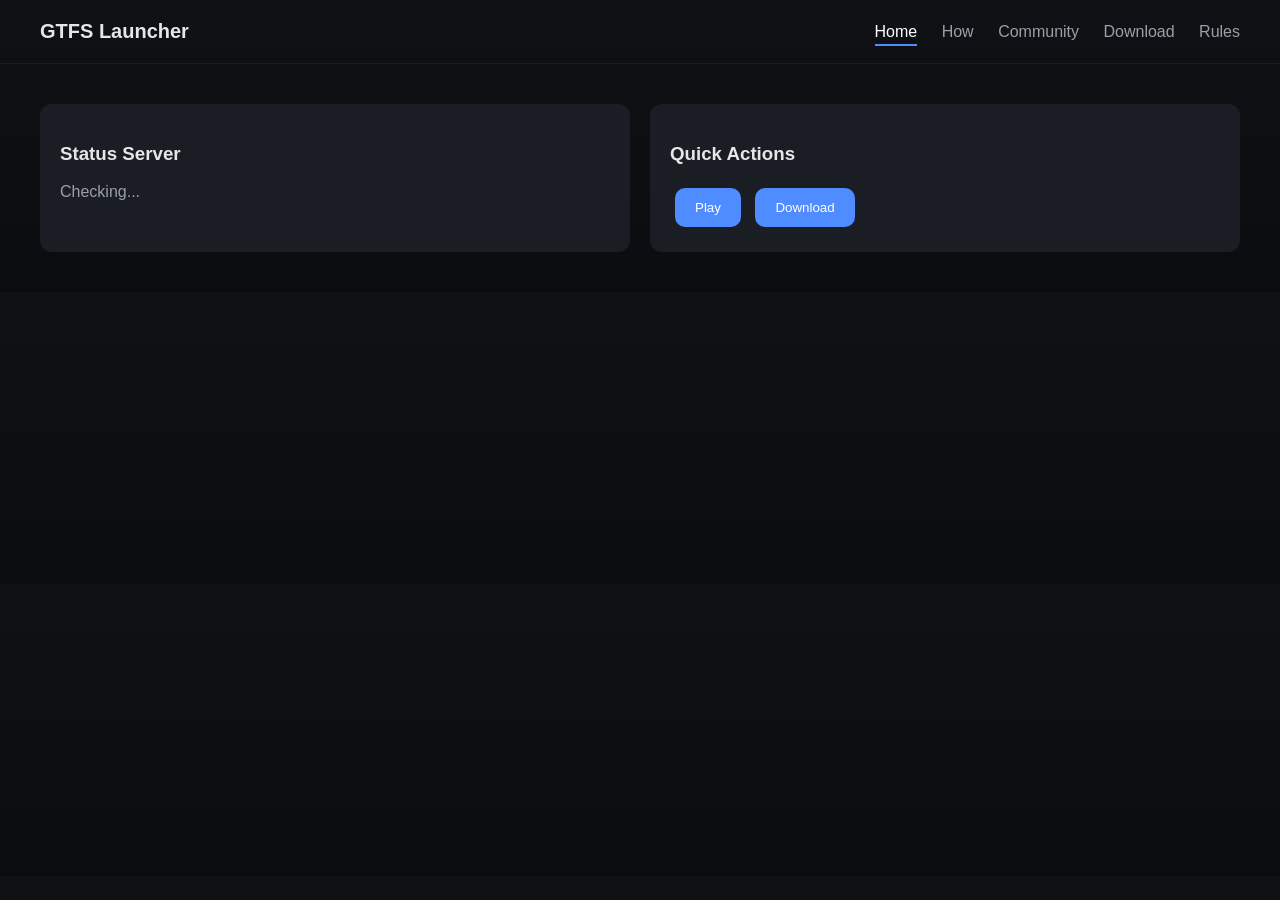
==== index.html @ 6fb37815 "Update index.html" ====
<!DOCTYPE html>
<html lang="id">
<head>
<meta charset="UTF-8">
<meta name="viewport" content="width=device-width, initial-scale=1.0">
<title>GTFS Launcher</title>

<style>
:root{
  --bg:#0f1115;
  --card:#1a1d24;
  --accent:#4f8cff;
  --text:#e6e6e6;
  --sub:#9aa0a6;
}

*{box-sizing:border-box}

body{
  margin:0;
  font-family:Inter,Segoe UI,Arial;
  background:linear-gradient(180deg,#0f1115,#0a0c10);
  color:var(--text);
}

/* HEADER */
header{
  padding:20px 40px;
  display:flex;
  justify-content:space-between;
  align-items:center;
  border-bottom:1px solid rgba(255,255,255,0.05);
}

h1{
  margin:0;
  font-size:20px;
}

/* NAV */
nav a{
  margin-left:20px;
  text-decoration:none;
  color:var(--sub);
  cursor:pointer;
  transition:.2s;
}

nav a:hover{
  color:white;
}

nav a.active{
  color:white;
  border-bottom:2px solid var(--accent);
  padding-bottom:4px;
}

/* TAB */
.tab{
  display:none;
  opacity:0;
  transform:translateY(10px);
  transition:.3s;
  padding:40px;
}

.tab.active{
  display:block;
  opacity:1;
  transform:translateY(0);
}

/* CARD */
.card{
  background:var(--card);
  border-radius:16px;
  padding:25px;
  max-width:900px;
  margin:auto;
  box-shadow:0 10px 30px rgba(0,0,0,.4);
}

/* BUTTON */
.btn{
  padding:12px 20px;
  border-radius:10px;
  background:var(--accent);
  color:white;
  border:none;
  cursor:pointer;
  margin:5px;
  transition:.2s;
}

.btn:hover{
  transform:translateY(-2px);
  box-shadow:0 6px 15px rgba(79,140,255,.3);
}

/* STATUS */
.status{
  margin-top:10px;
  color:var(--sub);
}

/* GRID HOME */
.grid{
  display:grid;
  grid-template-columns:1fr 1fr;
  gap:20px;
}

.box{
  background:var(--card);
  padding:20px;
  border-radius:12px;
}

/* MOBILE */
@media(max-width:700px){
  .grid{grid-template-columns:1fr;}
}
</style>
</head>

<body>

<header>
  <h1>GTFS Launcher</h1>

  <nav>
    <a class="active" onclick="tab(event,'home')">Home</a>
    <a onclick="tab(event,'how')">How</a>
    <a onclick="tab(event,'community')">Community</a>
    <a onclick="tab(event,'download')">Download</a>
    <a onclick="tab(event,'rules')">Rules</a>
  </nav>
</header>

<!-- HOME -->
<div class="tab active" id="home">
  <div class="grid">

    <div class="box">
      <h3>Status Server</h3>
      <div class="status" id="status">Checking...</div>
    </div>

    <div class="box">
      <h3>Quick Actions</h3>
      <button class="btn">Play</button>
      <button class="btn">Download</button>
    </div>

  </div>
</div>

<!-- HOW -->
<div class="tab" id="how">
  <div class="card">
<pre>
103.59.161.68 growtopia1.com
103.59.161.68 growtopia2.com
</pre>
  </div>
</div>

<!-- COMMUNITY -->
<div class="tab" id="community">
  <div class="card">
    <button class="btn">WhatsApp</button>
    <button class="btn">Discord</button>
  </div>
</div>

<!-- DOWNLOAD -->
<div class="tab" id="download">
  <div class="card">
    <button class="btn">Download APK</button>
  </div>
</div>

<!-- RULES -->
<div class="tab" id="rules">
  <div class="card">
    <p>No cheat, no spam.</p>
  </div>
</div>

<script>

/* TAB */
function tab(e,id){
  document.querySelectorAll(".tab").forEach(t=>t.classList.remove("active"));
  document.querySelectorAll("nav a").forEach(a=>a.classList.remove("active"));

  document.getElementById(id).classList.add("active");
  e.target.classList.add("active");
}

/* STATUS SIMPEL */
setInterval(()=>{
  document.getElementById("status").innerText =
    "Online • "+Math.floor(Math.random()*150)+" players";
},2000);

</script>

</body>
</html>
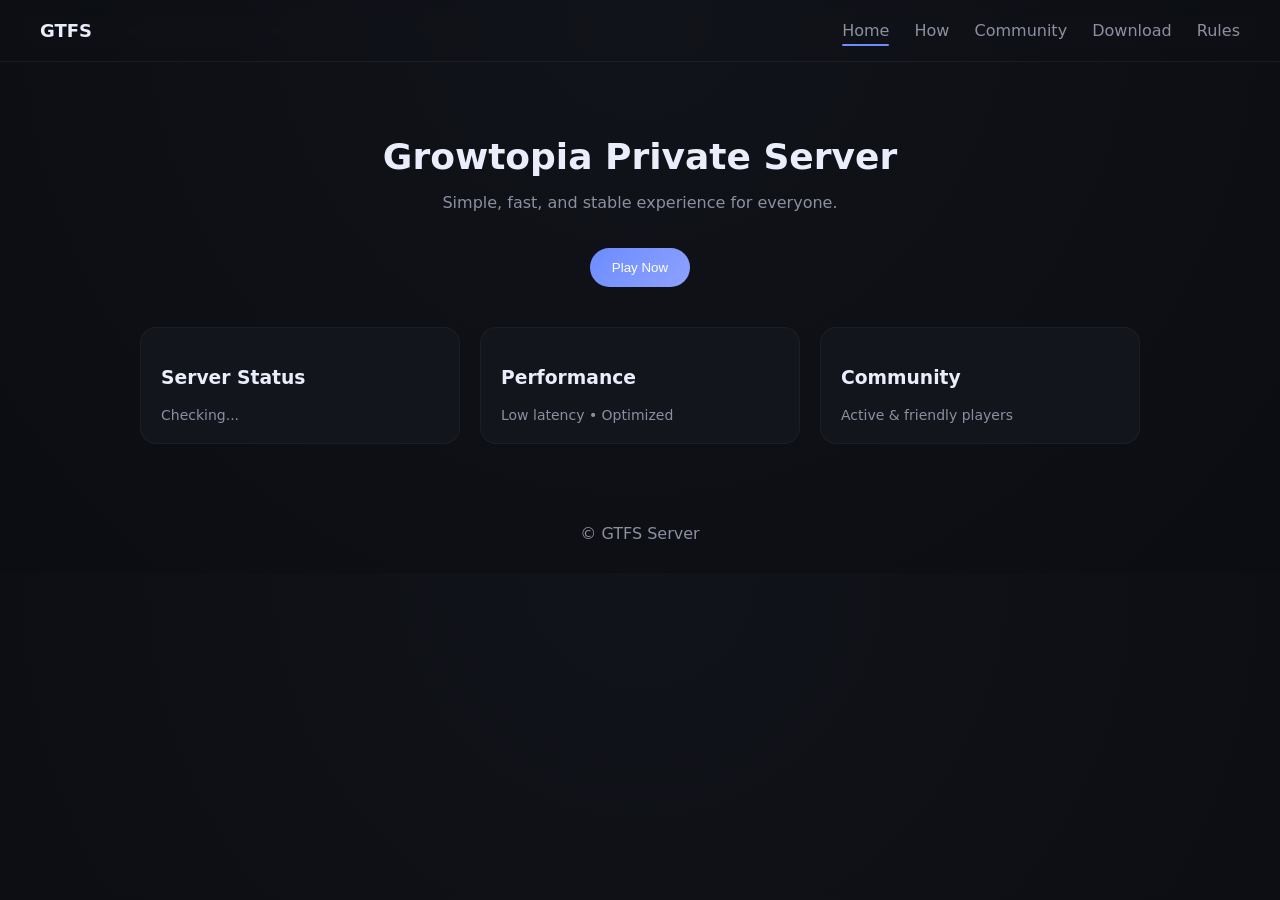
==== commit bb5c5324: "Update index.html" ====
--- a/index.html
+++ b/index.html
@@ -3,46 +3,49 @@
 <head>
 <meta charset="UTF-8">
 <meta name="viewport" content="width=device-width, initial-scale=1.0">
-<title>GTFS Launcher</title>
+<title>GTFS</title>
 
 <style>
 :root{
-  --bg:#0f1115;
-  --card:#1a1d24;
-  --accent:#4f8cff;
-  --text:#e6e6e6;
-  --sub:#9aa0a6;
+  --bg:#0b0d12;
+  --card:#12151c;
+  --accent:#6c8cff;
+  --accent-soft:#8ea2ff;
+  --text:#eaeefb;
+  --sub:#8b90a0;
 }
 
 *{box-sizing:border-box}
 
 body{
   margin:0;
-  font-family:Inter,Segoe UI,Arial;
-  background:linear-gradient(180deg,#0f1115,#0a0c10);
+  font-family:Inter,system-ui;
+  background:radial-gradient(circle at top,#11131a,#0b0d12);
   color:var(--text);
 }
 
 /* HEADER */
 header{
-  padding:20px 40px;
   display:flex;
   justify-content:space-between;
   align-items:center;
+  padding:20px 40px;
   border-bottom:1px solid rgba(255,255,255,0.05);
-}
-
-h1{
-  margin:0;
-  font-size:20px;
+  backdrop-filter: blur(10px);
+}
+
+.logo{
+  font-weight:600;
+  font-size:18px;
 }
 
 /* NAV */
 nav a{
   margin-left:20px;
+  color:var(--sub);
   text-decoration:none;
-  color:var(--sub);
   cursor:pointer;
+  position:relative;
   transition:.2s;
 }
 
@@ -50,10 +53,15 @@
   color:white;
 }
 
-nav a.active{
-  color:white;
-  border-bottom:2px solid var(--accent);
-  padding-bottom:4px;
+nav a.active::after{
+  content:"";
+  position:absolute;
+  left:0;
+  bottom:-6px;
+  width:100%;
+  height:2px;
+  background:var(--accent);
+  border-radius:10px;
 }
 
 /* TAB */
@@ -61,8 +69,8 @@
   display:none;
   opacity:0;
   transform:translateY(10px);
-  transition:.3s;
-  padding:40px;
+  transition:.35s ease;
+  padding:50px 20px;
 }
 
 .tab.active{
@@ -71,55 +79,85 @@
   transform:translateY(0);
 }
 
+/* HERO */
+.hero{
+  text-align:center;
+  max-width:700px;
+  margin:auto;
+}
+
+.hero h1{
+  font-size:36px;
+  margin-bottom:10px;
+}
+
+.hero p{
+  color:var(--sub);
+}
+
+/* BUTTON */
+.btn{
+  margin-top:20px;
+  padding:12px 22px;
+  border-radius:999px;
+  border:none;
+  background:linear-gradient(135deg,var(--accent),var(--accent-soft));
+  color:white;
+  cursor:pointer;
+  font-weight:500;
+  transition:.25s;
+}
+
+.btn:hover{
+  transform:translateY(-2px);
+  box-shadow:0 10px 25px rgba(108,140,255,.25);
+}
+
+/* GRID */
+.grid{
+  margin-top:40px;
+  display:grid;
+  grid-template-columns:repeat(auto-fit,minmax(220px,1fr));
+  gap:20px;
+  max-width:1000px;
+  margin-left:auto;
+  margin-right:auto;
+}
+
 /* CARD */
 .card{
   background:var(--card);
   border-radius:16px;
-  padding:25px;
-  max-width:900px;
-  margin:auto;
-  box-shadow:0 10px 30px rgba(0,0,0,.4);
-}
-
-/* BUTTON */
-.btn{
-  padding:12px 20px;
-  border-radius:10px;
-  background:var(--accent);
-  color:white;
-  border:none;
-  cursor:pointer;
-  margin:5px;
-  transition:.2s;
-}
-
-.btn:hover{
-  transform:translateY(-2px);
-  box-shadow:0 6px 15px rgba(79,140,255,.3);
+  padding:20px;
+  transition:.25s;
+  border:1px solid rgba(255,255,255,0.04);
+}
+
+.card:hover{
+  transform:translateY(-4px);
+  border-color:rgba(255,255,255,0.08);
 }
 
 /* STATUS */
 .status{
-  margin-top:10px;
-  color:var(--sub);
-}
-
-/* GRID HOME */
-.grid{
-  display:grid;
-  grid-template-columns:1fr 1fr;
-  gap:20px;
-}
-
-.box{
-  background:var(--card);
-  padding:20px;
-  border-radius:12px;
-}
-
-/* MOBILE */
-@media(max-width:700px){
-  .grid{grid-template-columns:1fr;}
+  font-size:14px;
+  color:var(--sub);
+}
+
+/* PRE */
+pre{
+  background:#0f1117;
+  padding:15px;
+  border-radius:10px;
+  color:#8effc1;
+  overflow:auto;
+}
+
+/* FOOTER */
+footer{
+  text-align:center;
+  padding:30px;
+  color:var(--sub);
 }
 </style>
 </head>
@@ -127,7 +165,7 @@
 <body>
 
 <header>
-  <h1>GTFS Launcher</h1>
+  <div class="logo">GTFS</div>
 
   <nav>
     <a class="active" onclick="tab(event,'home')">Home</a>
@@ -140,57 +178,78 @@
 
 <!-- HOME -->
 <div class="tab active" id="home">
-  <div class="grid">
-
-    <div class="box">
-      <h3>Status Server</h3>
+
+  <div class="hero">
+    <h1>Growtopia Private Server</h1>
+    <p>Simple, fast, and stable experience for everyone.</p>
+    <button class="btn">Play Now</button>
+  </div>
+
+  <div class="grid">
+
+    <div class="card">
+      <h3>Server Status</h3>
       <div class="status" id="status">Checking...</div>
     </div>
 
-    <div class="box">
-      <h3>Quick Actions</h3>
-      <button class="btn">Play</button>
-      <button class="btn">Download</button>
-    </div>
-
-  </div>
+    <div class="card">
+      <h3>Performance</h3>
+      <div class="status">Low latency • Optimized</div>
+    </div>
+
+    <div class="card">
+      <h3>Community</h3>
+      <div class="status">Active & friendly players</div>
+    </div>
+
+  </div>
+
 </div>
 
 <!-- HOW -->
 <div class="tab" id="how">
-  <div class="card">
+  <div class="grid">
+    <div class="card">
+      <h3>Windows</h3>
 <pre>
 103.59.161.68 growtopia1.com
 103.59.161.68 growtopia2.com
 </pre>
+    </div>
   </div>
 </div>
 
 <!-- COMMUNITY -->
 <div class="tab" id="community">
-  <div class="card">
-    <button class="btn">WhatsApp</button>
-    <button class="btn">Discord</button>
+  <div class="grid">
+    <div class="card"><button class="btn">WhatsApp</button></div>
+    <div class="card"><button class="btn">Discord</button></div>
   </div>
 </div>
 
 <!-- DOWNLOAD -->
 <div class="tab" id="download">
-  <div class="card">
-    <button class="btn">Download APK</button>
+  <div class="grid">
+    <div class="card">
+      <button class="btn">Download APK</button>
+    </div>
   </div>
 </div>
 
 <!-- RULES -->
 <div class="tab" id="rules">
-  <div class="card">
-    <p>No cheat, no spam.</p>
-  </div>
-</div>
+  <div class="grid">
+    <div class="card">
+      <p>No spam, no scam, no cheat.</p>
+    </div>
+  </div>
+</div>
+
+<footer>
+  © GTFS Server
+</footer>
 
 <script>
-
-/* TAB */
 function tab(e,id){
   document.querySelectorAll(".tab").forEach(t=>t.classList.remove("active"));
   document.querySelectorAll("nav a").forEach(a=>a.classList.remove("active"));
@@ -199,12 +258,10 @@
   e.target.classList.add("active");
 }
 
-/* STATUS SIMPEL */
 setInterval(()=>{
   document.getElementById("status").innerText =
     "Online • "+Math.floor(Math.random()*150)+" players";
 },2000);
-
 </script>
 
 </body>
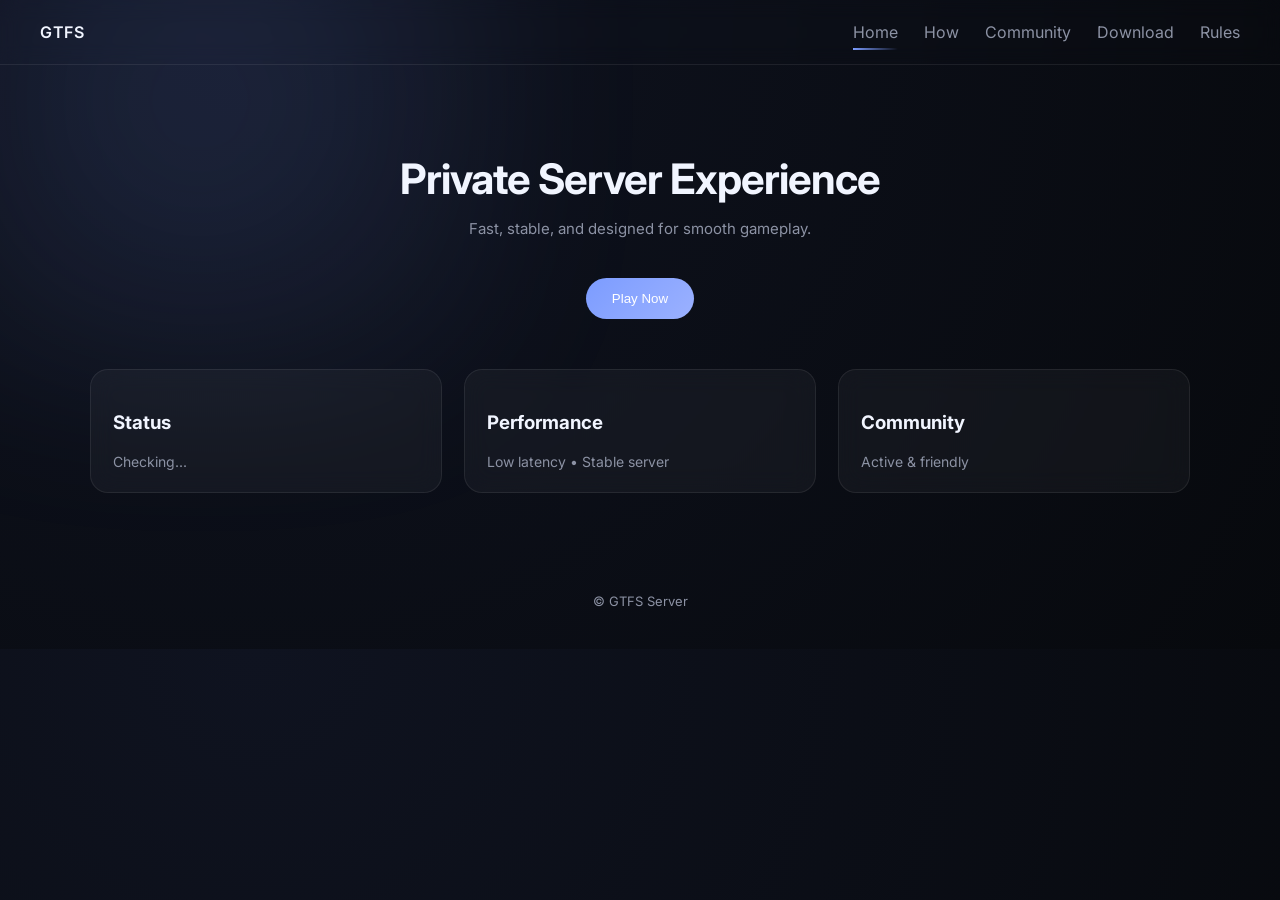
==== commit 9747908f: "Update index.html" ====
--- a/index.html
+++ b/index.html
@@ -3,25 +3,43 @@
 <head>
 <meta charset="UTF-8">
 <meta name="viewport" content="width=device-width, initial-scale=1.0">
+
+<!-- FONT -->
+<link href="https://fonts.googleapis.com/css2?family=Inter:wght@300;400;600&display=swap" rel="stylesheet">
+
 <title>GTFS</title>
 
 <style>
 :root{
-  --bg:#0b0d12;
-  --card:#12151c;
-  --accent:#6c8cff;
-  --accent-soft:#8ea2ff;
-  --text:#eaeefb;
-  --sub:#8b90a0;
+  --bg:#07090d;
+  --card:rgba(255,255,255,0.04);
+  --border:rgba(255,255,255,0.08);
+  --accent:#7c9cff;
+  --accent-soft:#9bb1ff;
+  --text:#f1f5ff;
+  --sub:#8c92a4;
 }
 
 *{box-sizing:border-box}
 
 body{
   margin:0;
-  font-family:Inter,system-ui;
-  background:radial-gradient(circle at top,#11131a,#0b0d12);
+  font-family:'Inter',sans-serif;
   color:var(--text);
+  background: radial-gradient(circle at 20% 0%, #0f1320, #07090d);
+}
+
+/* BACKGROUND GLOW */
+body::before{
+  content:"";
+  position:fixed;
+  width:600px;
+  height:600px;
+  background: radial-gradient(circle, rgba(124,156,255,0.15), transparent);
+  top:-200px;
+  left:-100px;
+  filter:blur(80px);
+  z-index:-1;
 }
 
 /* HEADER */
@@ -29,48 +47,46 @@
   display:flex;
   justify-content:space-between;
   align-items:center;
-  padding:20px 40px;
-  border-bottom:1px solid rgba(255,255,255,0.05);
-  backdrop-filter: blur(10px);
-}
-
+  padding:22px 40px;
+  border-bottom:1px solid var(--border);
+  backdrop-filter:blur(10px);
+}
+
+/* LOGO */
 .logo{
   font-weight:600;
-  font-size:18px;
+  letter-spacing:.5px;
 }
 
 /* NAV */
 nav a{
-  margin-left:20px;
+  margin-left:22px;
   color:var(--sub);
   text-decoration:none;
   cursor:pointer;
   position:relative;
-  transition:.2s;
-}
-
-nav a:hover{
-  color:white;
-}
+  transition:.25s;
+}
+
+nav a:hover{color:white;}
 
 nav a.active::after{
   content:"";
   position:absolute;
   left:0;
-  bottom:-6px;
+  bottom:-8px;
   width:100%;
   height:2px;
-  background:var(--accent);
-  border-radius:10px;
+  background:linear-gradient(90deg,var(--accent),transparent);
 }
 
 /* TAB */
 .tab{
   display:none;
   opacity:0;
-  transform:translateY(10px);
-  transition:.35s ease;
-  padding:50px 20px;
+  transform:translateY(15px);
+  transition:.4s ease;
+  padding:60px 20px;
 }
 
 .tab.active{
@@ -82,44 +98,46 @@
 /* HERO */
 .hero{
   text-align:center;
-  max-width:700px;
+  max-width:650px;
   margin:auto;
 }
 
 .hero h1{
-  font-size:36px;
-  margin-bottom:10px;
+  font-size:42px;
+  margin-bottom:12px;
+  letter-spacing:-1px;
 }
 
 .hero p{
   color:var(--sub);
+  font-size:15px;
 }
 
 /* BUTTON */
 .btn{
-  margin-top:20px;
-  padding:12px 22px;
+  margin-top:25px;
+  padding:13px 26px;
   border-radius:999px;
   border:none;
   background:linear-gradient(135deg,var(--accent),var(--accent-soft));
   color:white;
+  font-weight:500;
   cursor:pointer;
-  font-weight:500;
-  transition:.25s;
+  transition:.3s;
 }
 
 .btn:hover{
   transform:translateY(-2px);
-  box-shadow:0 10px 25px rgba(108,140,255,.25);
+  box-shadow:0 15px 40px rgba(124,156,255,.25);
 }
 
 /* GRID */
 .grid{
-  margin-top:40px;
+  margin-top:50px;
   display:grid;
-  grid-template-columns:repeat(auto-fit,minmax(220px,1fr));
-  gap:20px;
-  max-width:1000px;
+  grid-template-columns:repeat(auto-fit,minmax(240px,1fr));
+  gap:22px;
+  max-width:1100px;
   margin-left:auto;
   margin-right:auto;
 }
@@ -127,37 +145,41 @@
 /* CARD */
 .card{
   background:var(--card);
-  border-radius:16px;
-  padding:20px;
-  transition:.25s;
-  border:1px solid rgba(255,255,255,0.04);
+  border:1px solid var(--border);
+  border-radius:18px;
+  padding:22px;
+  backdrop-filter:blur(12px);
+  transition:.3s;
 }
 
 .card:hover{
-  transform:translateY(-4px);
-  border-color:rgba(255,255,255,0.08);
+  transform:translateY(-6px);
+  border-color:rgba(255,255,255,0.12);
 }
 
 /* STATUS */
 .status{
+  margin-top:6px;
+  color:var(--sub);
   font-size:14px;
-  color:var(--sub);
-}
-
-/* PRE */
+}
+
+/* CODE BLOCK */
 pre{
-  background:#0f1117;
-  padding:15px;
-  border-radius:10px;
+  background:#0d1016;
+  padding:16px;
+  border-radius:12px;
   color:#8effc1;
+  font-size:13px;
   overflow:auto;
 }
 
 /* FOOTER */
 footer{
   text-align:center;
-  padding:30px;
-  color:var(--sub);
+  padding:40px;
+  color:var(--sub);
+  font-size:13px;
 }
 </style>
 </head>
@@ -180,26 +202,26 @@
 <div class="tab active" id="home">
 
   <div class="hero">
-    <h1>Growtopia Private Server</h1>
-    <p>Simple, fast, and stable experience for everyone.</p>
+    <h1>Private Server Experience</h1>
+    <p>Fast, stable, and designed for smooth gameplay.</p>
     <button class="btn">Play Now</button>
   </div>
 
   <div class="grid">
 
     <div class="card">
-      <h3>Server Status</h3>
+      <h3>Status</h3>
       <div class="status" id="status">Checking...</div>
     </div>
 
     <div class="card">
       <h3>Performance</h3>
-      <div class="status">Low latency • Optimized</div>
+      <div class="status">Low latency • Stable server</div>
     </div>
 
     <div class="card">
       <h3>Community</h3>
-      <div class="status">Active & friendly players</div>
+      <div class="status">Active & friendly</div>
     </div>
 
   </div>
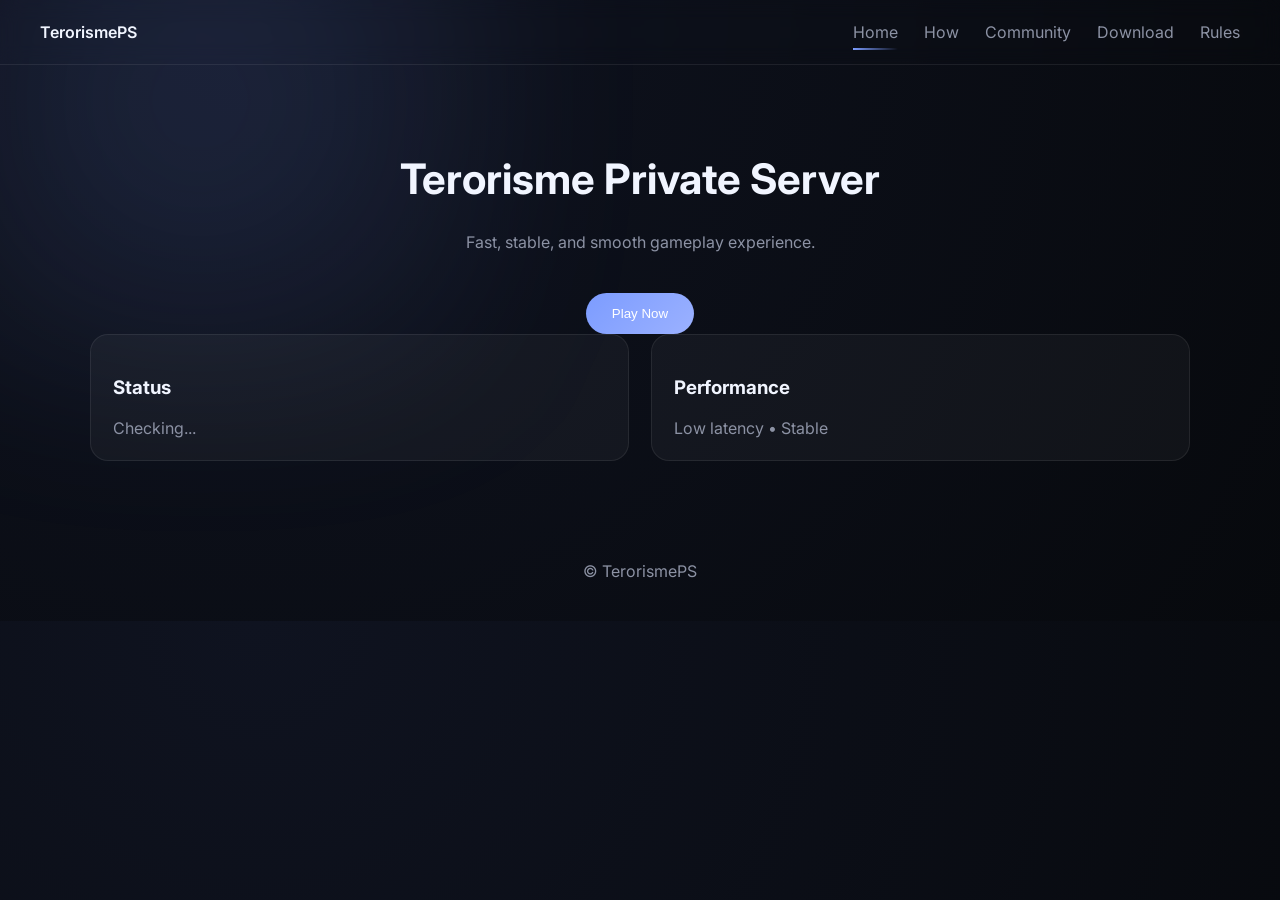
==== commit db1c6c76: "Update index.html" ====
--- a/index.html
+++ b/index.html
@@ -4,10 +4,9 @@
 <meta charset="UTF-8">
 <meta name="viewport" content="width=device-width, initial-scale=1.0">
 
-<!-- FONT -->
 <link href="https://fonts.googleapis.com/css2?family=Inter:wght@300;400;600&display=swap" rel="stylesheet">
 
-<title>GTFS</title>
+<title>TerorismePS</title>
 
 <style>
 :root{
@@ -29,7 +28,6 @@
   background: radial-gradient(circle at 20% 0%, #0f1320, #07090d);
 }
 
-/* BACKGROUND GLOW */
 body::before{
   content:"";
   position:fixed;
@@ -42,7 +40,6 @@
   z-index:-1;
 }
 
-/* HEADER */
 header{
   display:flex;
   justify-content:space-between;
@@ -52,20 +49,16 @@
   backdrop-filter:blur(10px);
 }
 
-/* LOGO */
 .logo{
   font-weight:600;
-  letter-spacing:.5px;
-}
-
-/* NAV */
+}
+
 nav a{
   margin-left:22px;
   color:var(--sub);
   text-decoration:none;
   cursor:pointer;
   position:relative;
-  transition:.25s;
 }
 
 nav a:hover{color:white;}
@@ -80,12 +73,11 @@
   background:linear-gradient(90deg,var(--accent),transparent);
 }
 
-/* TAB */
 .tab{
   display:none;
   opacity:0;
   transform:translateY(15px);
-  transition:.4s ease;
+  transition:.4s;
   padding:60px 20px;
 }
 
@@ -95,7 +87,6 @@
   transform:translateY(0);
 }
 
-/* HERO */
 .hero{
   text-align:center;
   max-width:650px;
@@ -104,16 +95,12 @@
 
 .hero h1{
   font-size:42px;
-  margin-bottom:12px;
-  letter-spacing:-1px;
 }
 
 .hero p{
   color:var(--sub);
-  font-size:15px;
-}
-
-/* BUTTON */
+}
+
 .btn{
   margin-top:25px;
   padding:13px 26px;
@@ -121,65 +108,40 @@
   border:none;
   background:linear-gradient(135deg,var(--accent),var(--accent-soft));
   color:white;
-  font-weight:500;
   cursor:pointer;
-  transition:.3s;
-}
-
-.btn:hover{
-  transform:translateY(-2px);
-  box-shadow:0 15px 40px rgba(124,156,255,.25);
-}
-
-/* GRID */
+}
+
 .grid{
   margin-top:50px;
   display:grid;
   grid-template-columns:repeat(auto-fit,minmax(240px,1fr));
   gap:22px;
   max-width:1100px;
-  margin-left:auto;
-  margin-right:auto;
-}
-
-/* CARD */
+  margin:auto;
+}
+
 .card{
   background:var(--card);
   border:1px solid var(--border);
   border-radius:18px;
   padding:22px;
-  backdrop-filter:blur(12px);
-  transition:.3s;
-}
-
-.card:hover{
-  transform:translateY(-6px);
-  border-color:rgba(255,255,255,0.12);
-}
-
-/* STATUS */
+}
+
 .status{
-  margin-top:6px;
-  color:var(--sub);
-  font-size:14px;
-}
-
-/* CODE BLOCK */
+  color:var(--sub);
+}
+
 pre{
   background:#0d1016;
   padding:16px;
   border-radius:12px;
   color:#8effc1;
-  font-size:13px;
-  overflow:auto;
-}
-
-/* FOOTER */
+}
+
 footer{
   text-align:center;
   padding:40px;
   color:var(--sub);
-  font-size:13px;
 }
 </style>
 </head>
@@ -187,7 +149,7 @@
 <body>
 
 <header>
-  <div class="logo">GTFS</div>
+  <div class="logo">TerorismePS</div>
 
   <nav>
     <a class="active" onclick="tab(event,'home')">Home</a>
@@ -200,15 +162,13 @@
 
 <!-- HOME -->
 <div class="tab active" id="home">
-
   <div class="hero">
-    <h1>Private Server Experience</h1>
-    <p>Fast, stable, and designed for smooth gameplay.</p>
+    <h1>Terorisme Private Server</h1>
+    <p>Fast, stable, and smooth gameplay experience.</p>
     <button class="btn">Play Now</button>
   </div>
 
   <div class="grid">
-
     <div class="card">
       <h3>Status</h3>
       <div class="status" id="status">Checking...</div>
@@ -216,28 +176,45 @@
 
     <div class="card">
       <h3>Performance</h3>
-      <div class="status">Low latency • Stable server</div>
-    </div>
-
-    <div class="card">
-      <h3>Community</h3>
-      <div class="status">Active & friendly</div>
-    </div>
-
-  </div>
-
+      <div class="status">Low latency • Stable</div>
+    </div>
+  </div>
 </div>
 
 <!-- HOW -->
 <div class="tab" id="how">
   <div class="grid">
-    <div class="card">
-      <h3>Windows</h3>
+
+    <div class="card">
+      <h3>🖥️ Windows</h3>
 <pre>
 103.59.161.68 growtopia1.com
 103.59.161.68 growtopia2.com
 </pre>
     </div>
+
+    <div class="card">
+      <h3>🍎 iOS (Surge)</h3>
+      <ol>
+        <li>Download Surge</li>
+        <li>Masuk Config</li>
+        <li>Paste:</li>
+      </ol>
+<pre>
+[Host]
+growtopia1.com = 103.59.161.68
+growtopia2.com = 103.59.161.68
+</pre>
+    </div>
+
+    <div class="card">
+      <h3>🤖 Android</h3>
+      <p>Gunakan PTunnel / vHost</p>
+<pre>
+https://gtpshost.com/raw/GrowtopiaFS
+</pre>
+    </div>
+
   </div>
 </div>
 
@@ -268,7 +245,7 @@
 </div>
 
 <footer>
-  © GTFS Server
+  © TerorismePS
 </footer>
 
 <script>
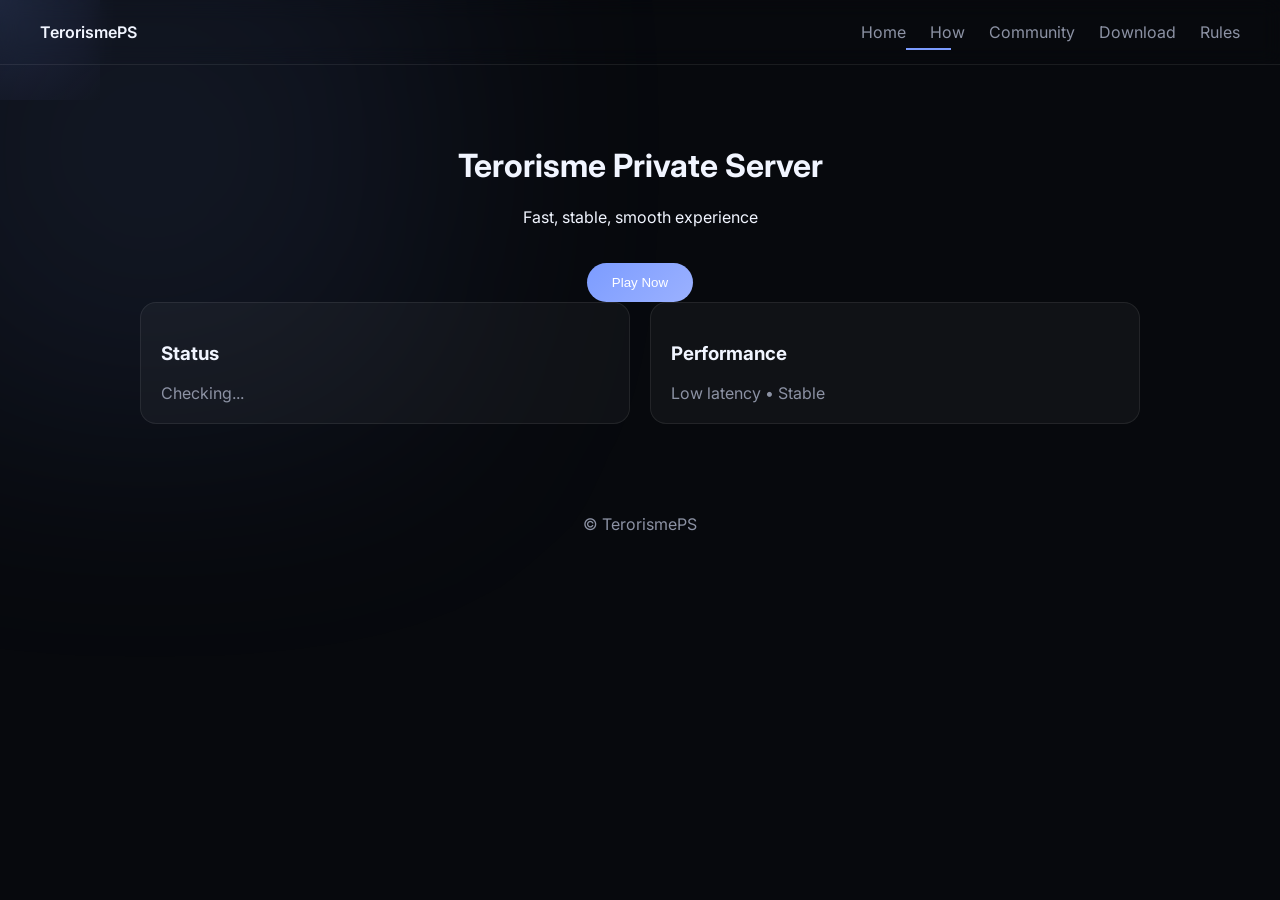
==== commit 6af03759: "Update index.html" ====
--- a/index.html
+++ b/index.html
@@ -25,128 +25,163 @@
   margin:0;
   font-family:'Inter',sans-serif;
   color:var(--text);
-  background: radial-gradient(circle at 20% 0%, #0f1320, #07090d);
-}
-
+  background:#07090d;
+  overflow-x:hidden;
+}
+
+/* BACKGROUND GLOW MOVE */
 body::before{
   content:"";
   position:fixed;
-  width:600px;
-  height:600px;
-  background: radial-gradient(circle, rgba(124,156,255,0.15), transparent);
+  width:700px;
+  height:700px;
+  background: radial-gradient(circle, rgba(124,156,255,0.12), transparent);
   top:-200px;
-  left:-100px;
-  filter:blur(80px);
+  left:-200px;
+  filter:blur(100px);
+  animation:moveBg 10s infinite alternate;
   z-index:-1;
 }
 
+@keyframes moveBg{
+  0%{transform:translate(0,0)}
+  100%{transform:translate(200px,100px)}
+}
+
+/* CURSOR GLOW */
+.cursor{
+  position:fixed;
+  width:200px;
+  height:200px;
+  background:radial-gradient(circle, rgba(124,156,255,0.15), transparent);
+  pointer-events:none;
+  transform:translate(-50%,-50%);
+  z-index:-1;
+}
+
+/* HEADER */
 header{
   display:flex;
   justify-content:space-between;
-  align-items:center;
   padding:22px 40px;
   border-bottom:1px solid var(--border);
   backdrop-filter:blur(10px);
 }
 
-.logo{
-  font-weight:600;
-}
-
+.logo{font-weight:600}
+
+/* NAV */
 nav a{
-  margin-left:22px;
+  margin-left:20px;
   color:var(--sub);
-  text-decoration:none;
   cursor:pointer;
   position:relative;
 }
-
-nav a:hover{color:white;}
 
 nav a.active::after{
   content:"";
   position:absolute;
-  left:0;
   bottom:-8px;
   width:100%;
   height:2px;
-  background:linear-gradient(90deg,var(--accent),transparent);
-}
-
+  background:var(--accent);
+}
+
+/* TAB */
 .tab{
   display:none;
   opacity:0;
-  transform:translateY(15px);
+  transform:translateY(20px);
   transition:.4s;
   padding:60px 20px;
 }
-
 .tab.active{
   display:block;
   opacity:1;
   transform:translateY(0);
 }
 
-.hero{
-  text-align:center;
-  max-width:650px;
-  margin:auto;
-}
-
-.hero h1{
-  font-size:42px;
-}
-
-.hero p{
-  color:var(--sub);
-}
-
+/* HERO */
+.hero{text-align:center}
+
+/* BUTTON */
 .btn{
-  margin-top:25px;
-  padding:13px 26px;
+  margin-top:20px;
+  padding:12px 25px;
   border-radius:999px;
   border:none;
   background:linear-gradient(135deg,var(--accent),var(--accent-soft));
   color:white;
   cursor:pointer;
-}
-
+  position:relative;
+  overflow:hidden;
+}
+
+/* RIPPLE */
+.btn::after{
+  content:"";
+  position:absolute;
+  width:0;
+  height:0;
+  background:rgba(255,255,255,0.4);
+  border-radius:50%;
+  transform:translate(-50%,-50%);
+  opacity:0;
+}
+
+.btn:active::after{
+  width:200px;
+  height:200px;
+  opacity:1;
+  transition:.4s;
+}
+
+/* GRID */
 .grid{
-  margin-top:50px;
+  margin-top:40px;
   display:grid;
   grid-template-columns:repeat(auto-fit,minmax(240px,1fr));
-  gap:22px;
-  max-width:1100px;
+  gap:20px;
+  max-width:1000px;
   margin:auto;
 }
 
+/* CARD */
 .card{
   background:var(--card);
   border:1px solid var(--border);
-  border-radius:18px;
-  padding:22px;
-}
-
-.status{
-  color:var(--sub);
-}
+  border-radius:16px;
+  padding:20px;
+  transition:.3s;
+}
+
+.card:hover{
+  transform:translateY(-6px);
+  box-shadow:0 20px 40px rgba(0,0,0,.5);
+  border-color:rgba(255,255,255,0.12);
+}
+
+/* TEXT */
+.status{color:var(--sub)}
 
 pre{
   background:#0d1016;
-  padding:16px;
-  border-radius:12px;
+  padding:15px;
+  border-radius:10px;
   color:#8effc1;
 }
 
 footer{
   text-align:center;
-  padding:40px;
+  padding:30px;
   color:var(--sub);
 }
 </style>
 </head>
 
 <body>
+
+<div class="cursor" id="cursor"></div>
 
 <header>
   <div class="logo">TerorismePS</div>
@@ -164,7 +199,7 @@
 <div class="tab active" id="home">
   <div class="hero">
     <h1>Terorisme Private Server</h1>
-    <p>Fast, stable, and smooth gameplay experience.</p>
+    <p>Fast, stable, smooth experience</p>
     <button class="btn">Play Now</button>
   </div>
 
@@ -186,30 +221,22 @@
   <div class="grid">
 
     <div class="card">
-      <h3>🖥️ Windows</h3>
+      <h3>Windows</h3>
 <pre>
 103.59.161.68 growtopia1.com
-103.59.161.68 growtopia2.com
 </pre>
     </div>
 
     <div class="card">
-      <h3>🍎 iOS (Surge)</h3>
-      <ol>
-        <li>Download Surge</li>
-        <li>Masuk Config</li>
-        <li>Paste:</li>
-      </ol>
+      <h3>iOS</h3>
 <pre>
 [Host]
 growtopia1.com = 103.59.161.68
-growtopia2.com = 103.59.161.68
 </pre>
     </div>
 
     <div class="card">
-      <h3>🤖 Android</h3>
-      <p>Gunakan PTunnel / vHost</p>
+      <h3>Android</h3>
 <pre>
 https://gtpshost.com/raw/GrowtopiaFS
 </pre>
@@ -218,49 +245,30 @@
   </div>
 </div>
 
-<!-- COMMUNITY -->
-<div class="tab" id="community">
-  <div class="grid">
-    <div class="card"><button class="btn">WhatsApp</button></div>
-    <div class="card"><button class="btn">Discord</button></div>
-  </div>
-</div>
-
-<!-- DOWNLOAD -->
-<div class="tab" id="download">
-  <div class="grid">
-    <div class="card">
-      <button class="btn">Download APK</button>
-    </div>
-  </div>
-</div>
-
-<!-- RULES -->
-<div class="tab" id="rules">
-  <div class="grid">
-    <div class="card">
-      <p>No spam, no scam, no cheat.</p>
-    </div>
-  </div>
-</div>
-
-<footer>
-  © TerorismePS
-</footer>
+<footer>© TerorismePS</footer>
 
 <script>
+
+/* TAB */
 function tab(e,id){
   document.querySelectorAll(".tab").forEach(t=>t.classList.remove("active"));
   document.querySelectorAll("nav a").forEach(a=>a.classList.remove("active"));
-
   document.getElementById(id).classList.add("active");
   e.target.classList.add("active");
 }
 
+/* STATUS */
 setInterval(()=>{
   document.getElementById("status").innerText =
     "Online • "+Math.floor(Math.random()*150)+" players";
 },2000);
+
+/* CURSOR FOLLOW */
+document.addEventListener("mousemove",e=>{
+  const c=document.getElementById("cursor");
+  c.style.left=e.clientX+"px";
+  c.style.top=e.clientY+"px";
+});
 </script>
 
 </body>
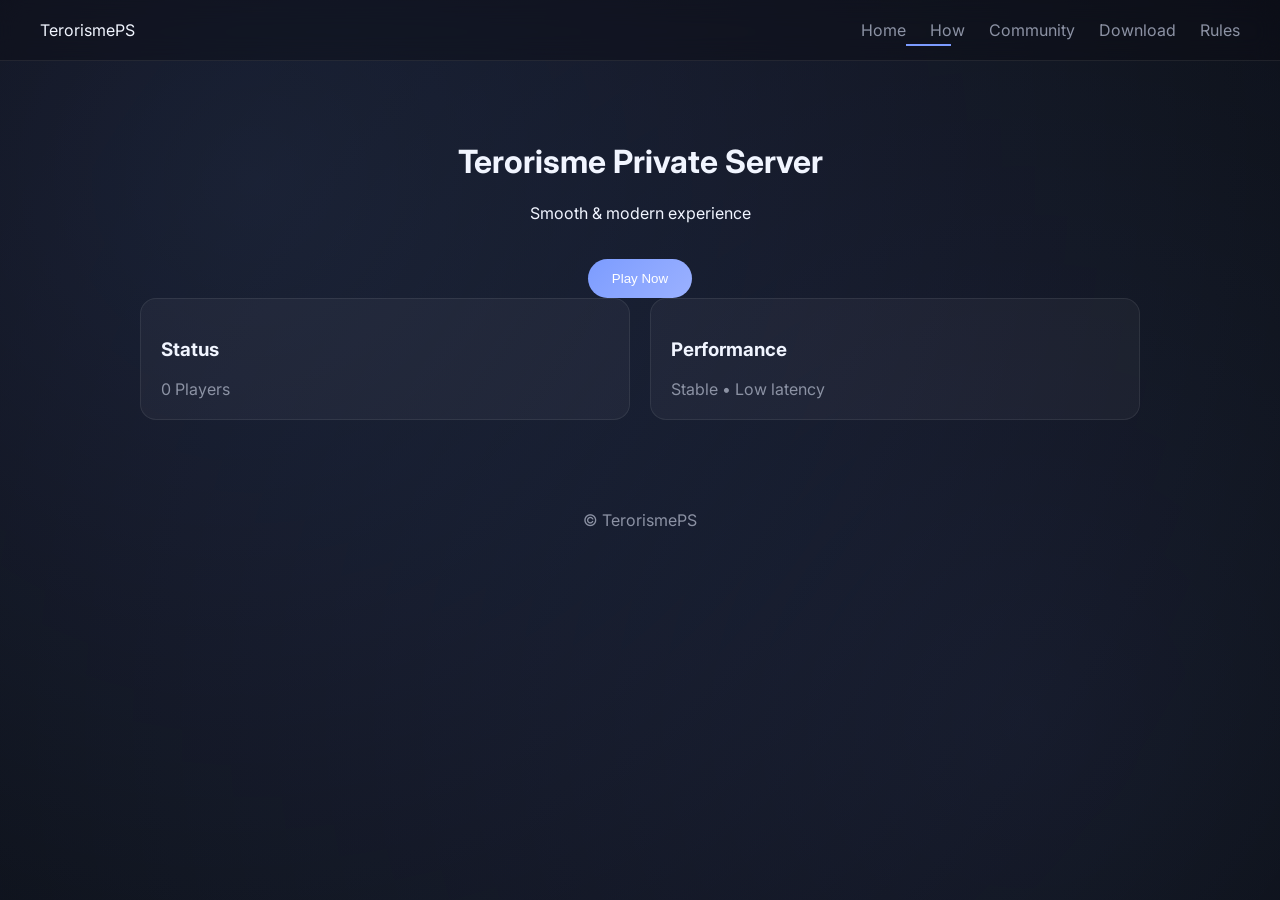
==== commit 052bde61: "Update index.html" ====
--- a/index.html
+++ b/index.html
@@ -14,7 +14,6 @@
   --card:rgba(255,255,255,0.04);
   --border:rgba(255,255,255,0.08);
   --accent:#7c9cff;
-  --accent-soft:#9bb1ff;
   --text:#f1f5ff;
   --sub:#8c92a4;
 }
@@ -29,46 +28,33 @@
   overflow-x:hidden;
 }
 
-/* BACKGROUND GLOW MOVE */
-body::before{
-  content:"";
+/* PARALLAX BG */
+.bg{
   position:fixed;
-  width:700px;
-  height:700px;
-  background: radial-gradient(circle, rgba(124,156,255,0.12), transparent);
-  top:-200px;
-  left:-200px;
-  filter:blur(100px);
-  animation:moveBg 10s infinite alternate;
-  z-index:-1;
-}
-
-@keyframes moveBg{
-  0%{transform:translate(0,0)}
-  100%{transform:translate(200px,100px)}
-}
-
-/* CURSOR GLOW */
-.cursor{
-  position:fixed;
-  width:200px;
-  height:200px;
-  background:radial-gradient(circle, rgba(124,156,255,0.15), transparent);
-  pointer-events:none;
-  transform:translate(-50%,-50%);
-  z-index:-1;
-}
-
-/* HEADER */
+  width:100%;
+  height:100%;
+  background:radial-gradient(circle at 20% 20%,rgba(124,156,255,0.15),transparent),
+             radial-gradient(circle at 80% 80%,rgba(124,156,255,0.1),transparent);
+  z-index:-2;
+  transition:.1s;
+}
+
+/* NAVBAR GLASS */
 header{
+  position:sticky;
+  top:0;
   display:flex;
   justify-content:space-between;
-  padding:22px 40px;
+  padding:20px 40px;
+  backdrop-filter:blur(12px);
+  background:rgba(10,12,18,0.4);
   border-bottom:1px solid var(--border);
-  backdrop-filter:blur(10px);
-}
-
-.logo{font-weight:600}
+  transition:.3s;
+}
+
+header.scrolled{
+  background:rgba(10,12,18,0.8);
+}
 
 /* NAV */
 nav a{
@@ -81,7 +67,7 @@
 nav a.active::after{
   content:"";
   position:absolute;
-  bottom:-8px;
+  bottom:-6px;
   width:100%;
   height:2px;
   background:var(--accent);
@@ -91,49 +77,30 @@
 .tab{
   display:none;
   opacity:0;
-  transform:translateY(20px);
-  transition:.4s;
+  transform:translateY(30px) scale(.98);
+  transition:.5s;
   padding:60px 20px;
 }
 .tab.active{
   display:block;
   opacity:1;
-  transform:translateY(0);
+  transform:translateY(0) scale(1);
 }
 
 /* HERO */
 .hero{text-align:center}
 
-/* BUTTON */
+/* BUTTON MAGNET */
 .btn{
   margin-top:20px;
-  padding:12px 25px;
+  padding:12px 24px;
   border-radius:999px;
   border:none;
-  background:linear-gradient(135deg,var(--accent),var(--accent-soft));
+  background:linear-gradient(135deg,#7c9cff,#9bb1ff);
   color:white;
   cursor:pointer;
+  transition:.2s;
   position:relative;
-  overflow:hidden;
-}
-
-/* RIPPLE */
-.btn::after{
-  content:"";
-  position:absolute;
-  width:0;
-  height:0;
-  background:rgba(255,255,255,0.4);
-  border-radius:50%;
-  transform:translate(-50%,-50%);
-  opacity:0;
-}
-
-.btn:active::after{
-  width:200px;
-  height:200px;
-  opacity:1;
-  transition:.4s;
 }
 
 /* GRID */
@@ -152,24 +119,30 @@
   border:1px solid var(--border);
   border-radius:16px;
   padding:20px;
+  position:relative;
+  overflow:hidden;
+}
+
+/* CARD LIGHT */
+.card::before{
+  content:"";
+  position:absolute;
+  width:300px;
+  height:300px;
+  background:radial-gradient(circle,rgba(124,156,255,0.15),transparent);
+  top:var(--y,50%);
+  left:var(--x,50%);
+  transform:translate(-50%,-50%);
+  opacity:0;
   transition:.3s;
 }
 
-.card:hover{
-  transform:translateY(-6px);
-  box-shadow:0 20px 40px rgba(0,0,0,.5);
-  border-color:rgba(255,255,255,0.12);
-}
-
-/* TEXT */
+.card:hover::before{
+  opacity:1;
+}
+
+/* STATUS */
 .status{color:var(--sub)}
-
-pre{
-  background:#0d1016;
-  padding:15px;
-  border-radius:10px;
-  color:#8effc1;
-}
 
 footer{
   text-align:center;
@@ -181,11 +154,10 @@
 
 <body>
 
-<div class="cursor" id="cursor"></div>
-
-<header>
-  <div class="logo">TerorismePS</div>
-
+<div class="bg" id="bg"></div>
+
+<header id="nav">
+  <div>TerorismePS</div>
   <nav>
     <a class="active" onclick="tab(event,'home')">Home</a>
     <a onclick="tab(event,'how')">How</a>
@@ -199,49 +171,20 @@
 <div class="tab active" id="home">
   <div class="hero">
     <h1>Terorisme Private Server</h1>
-    <p>Fast, stable, smooth experience</p>
-    <button class="btn">Play Now</button>
+    <p>Smooth & modern experience</p>
+    <button class="btn" id="play">Play Now</button>
   </div>
 
   <div class="grid">
     <div class="card">
       <h3>Status</h3>
-      <div class="status" id="status">Checking...</div>
+      <div class="status" id="status">0 Players</div>
     </div>
 
     <div class="card">
       <h3>Performance</h3>
-      <div class="status">Low latency • Stable</div>
+      <div class="status">Stable • Low latency</div>
     </div>
-  </div>
-</div>
-
-<!-- HOW -->
-<div class="tab" id="how">
-  <div class="grid">
-
-    <div class="card">
-      <h3>Windows</h3>
-<pre>
-103.59.161.68 growtopia1.com
-</pre>
-    </div>
-
-    <div class="card">
-      <h3>iOS</h3>
-<pre>
-[Host]
-growtopia1.com = 103.59.161.68
-</pre>
-    </div>
-
-    <div class="card">
-      <h3>Android</h3>
-<pre>
-https://gtpshost.com/raw/GrowtopiaFS
-</pre>
-    </div>
-
   </div>
 </div>
 
@@ -257,18 +200,51 @@
   e.target.classList.add("active");
 }
 
-/* STATUS */
+/* SMOOTH COUNTER */
+let count=0;
 setInterval(()=>{
-  document.getElementById("status").innerText =
-    "Online • "+Math.floor(Math.random()*150)+" players";
-},2000);
-
-/* CURSOR FOLLOW */
+  let target=Math.floor(Math.random()*150);
+  let interval=setInterval(()=>{
+    if(count<target) count++;
+    else clearInterval(interval);
+    document.getElementById("status").innerText="Online • "+count+" players";
+  },20);
+},3000);
+
+/* PARALLAX */
 document.addEventListener("mousemove",e=>{
-  const c=document.getElementById("cursor");
-  c.style.left=e.clientX+"px";
-  c.style.top=e.clientY+"px";
-});
+  let x=e.clientX/50;
+  let y=e.clientY/50;
+  document.getElementById("bg").style.transform=`translate(${x}px,${y}px)`;
+});
+
+/* NAV SCROLL */
+window.addEventListener("scroll",()=>{
+  if(window.scrollY>10) nav.classList.add("scrolled");
+  else nav.classList.remove("scrolled");
+});
+
+/* CARD LIGHT FOLLOW */
+document.querySelectorAll(".card").forEach(card=>{
+  card.addEventListener("mousemove",e=>{
+    let rect=card.getBoundingClientRect();
+    card.style.setProperty('--x', e.clientX-rect.left+'px');
+    card.style.setProperty('--y', e.clientY-rect.top+'px');
+  });
+});
+
+/* MAGNET BUTTON */
+const btn=document.getElementById("play");
+btn.addEventListener("mousemove",e=>{
+  const rect=btn.getBoundingClientRect();
+  const x=e.clientX-rect.left-rect.width/2;
+  const y=e.clientY-rect.top-rect.height/2;
+  btn.style.transform=`translate(${x*0.2}px,${y*0.2}px)`;
+});
+btn.addEventListener("mouseleave",()=>{
+  btn.style.transform="translate(0,0)";
+});
+
 </script>
 
 </body>
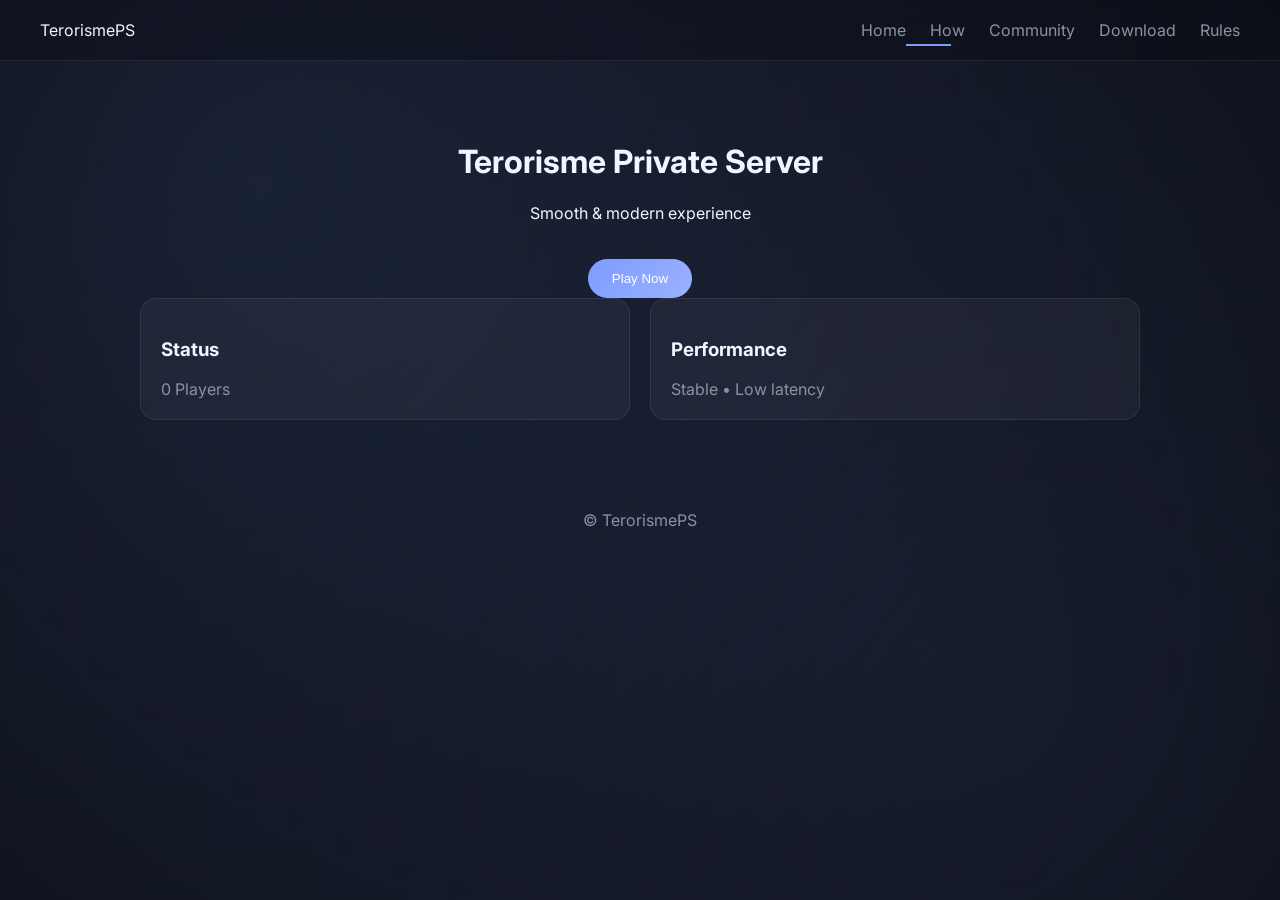
==== commit 3bba1dae: "Update index.html" ====
--- a/index.html
+++ b/index.html
@@ -28,18 +28,19 @@
   overflow-x:hidden;
 }
 
-/* PARALLAX BG */
+/* BACKGROUND */
 .bg{
   position:fixed;
   width:100%;
   height:100%;
-  background:radial-gradient(circle at 20% 20%,rgba(124,156,255,0.15),transparent),
-             radial-gradient(circle at 80% 80%,rgba(124,156,255,0.1),transparent);
+  background:
+  radial-gradient(circle at 20% 20%,rgba(124,156,255,0.15),transparent),
+  radial-gradient(circle at 80% 80%,rgba(124,156,255,0.1),transparent);
   z-index:-2;
   transition:.1s;
 }
 
-/* NAVBAR GLASS */
+/* NAVBAR */
 header{
   position:sticky;
   top:0;
@@ -56,7 +57,6 @@
   background:rgba(10,12,18,0.8);
 }
 
-/* NAV */
 nav a{
   margin-left:20px;
   color:var(--sub);
@@ -90,7 +90,7 @@
 /* HERO */
 .hero{text-align:center}
 
-/* BUTTON MAGNET */
+/* BUTTON */
 .btn{
   margin-top:20px;
   padding:12px 24px;
@@ -100,7 +100,6 @@
   color:white;
   cursor:pointer;
   transition:.2s;
-  position:relative;
 }
 
 /* GRID */
@@ -121,6 +120,11 @@
   padding:20px;
   position:relative;
   overflow:hidden;
+  transition:.3s;
+}
+
+.card:hover{
+  transform:translateY(-6px);
 }
 
 /* CARD LIGHT */
@@ -141,8 +145,15 @@
   opacity:1;
 }
 
-/* STATUS */
+/* TEXT */
 .status{color:var(--sub)}
+
+pre{
+  background:#0d1016;
+  padding:15px;
+  border-radius:10px;
+  color:#8effc1;
+}
 
 footer{
   text-align:center;
@@ -172,7 +183,7 @@
   <div class="hero">
     <h1>Terorisme Private Server</h1>
     <p>Smooth & modern experience</p>
-    <button class="btn" id="play">Play Now</button>
+    <button class="btn">Play Now</button>
   </div>
 
   <div class="grid">
@@ -184,6 +195,74 @@
     <div class="card">
       <h3>Performance</h3>
       <div class="status">Stable • Low latency</div>
+    </div>
+  </div>
+</div>
+
+<!-- HOW -->
+<div class="tab" id="how">
+  <div class="grid">
+
+    <div class="card">
+      <h3>Windows</h3>
+<pre>
+103.59.161.68 growtopia1.com
+103.59.161.68 growtopia2.com
+</pre>
+    </div>
+
+    <div class="card">
+      <h3>iOS</h3>
+<pre>
+[Host]
+growtopia1.com = 103.59.161.68
+growtopia2.com = 103.59.161.68
+</pre>
+    </div>
+
+    <div class="card">
+      <h3>Android</h3>
+<pre>
+https://gtpshost.com/raw/GrowtopiaFS
+</pre>
+    </div>
+
+  </div>
+</div>
+
+<!-- COMMUNITY -->
+<div class="tab" id="community">
+  <div class="grid">
+    <div class="card">
+      <button class="btn">WhatsApp</button>
+    </div>
+    <div class="card">
+      <button class="btn">Discord</button>
+    </div>
+  </div>
+</div>
+
+<!-- DOWNLOAD -->
+<div class="tab" id="download">
+  <div class="grid">
+    <div class="card">
+      <button class="btn">Download APK</button>
+    </div>
+    <div class="card">
+      <button class="btn">All in One Host</button>
+    </div>
+  </div>
+</div>
+
+<!-- RULES -->
+<div class="tab" id="rules">
+  <div class="grid">
+    <div class="card">
+      <ul>
+        <li>No spam</li>
+        <li>No scam</li>
+        <li>No cheat</li>
+      </ul>
     </div>
   </div>
 </div>
@@ -200,13 +279,13 @@
   e.target.classList.add("active");
 }
 
-/* SMOOTH COUNTER */
+/* STATUS SMOOTH */
 let count=0;
 setInterval(()=>{
   let target=Math.floor(Math.random()*150);
-  let interval=setInterval(()=>{
+  let i=setInterval(()=>{
     if(count<target) count++;
-    else clearInterval(interval);
+    else clearInterval(i);
     document.getElementById("status").innerText="Online • "+count+" players";
   },20);
 },3000);
@@ -224,7 +303,7 @@
   else nav.classList.remove("scrolled");
 });
 
-/* CARD LIGHT FOLLOW */
+/* CARD LIGHT */
 document.querySelectorAll(".card").forEach(card=>{
   card.addEventListener("mousemove",e=>{
     let rect=card.getBoundingClientRect();
@@ -233,18 +312,6 @@
   });
 });
 
-/* MAGNET BUTTON */
-const btn=document.getElementById("play");
-btn.addEventListener("mousemove",e=>{
-  const rect=btn.getBoundingClientRect();
-  const x=e.clientX-rect.left-rect.width/2;
-  const y=e.clientY-rect.top-rect.height/2;
-  btn.style.transform=`translate(${x*0.2}px,${y*0.2}px)`;
-});
-btn.addEventListener("mouseleave",()=>{
-  btn.style.transform="translate(0,0)";
-});
-
 </script>
 
 </body>
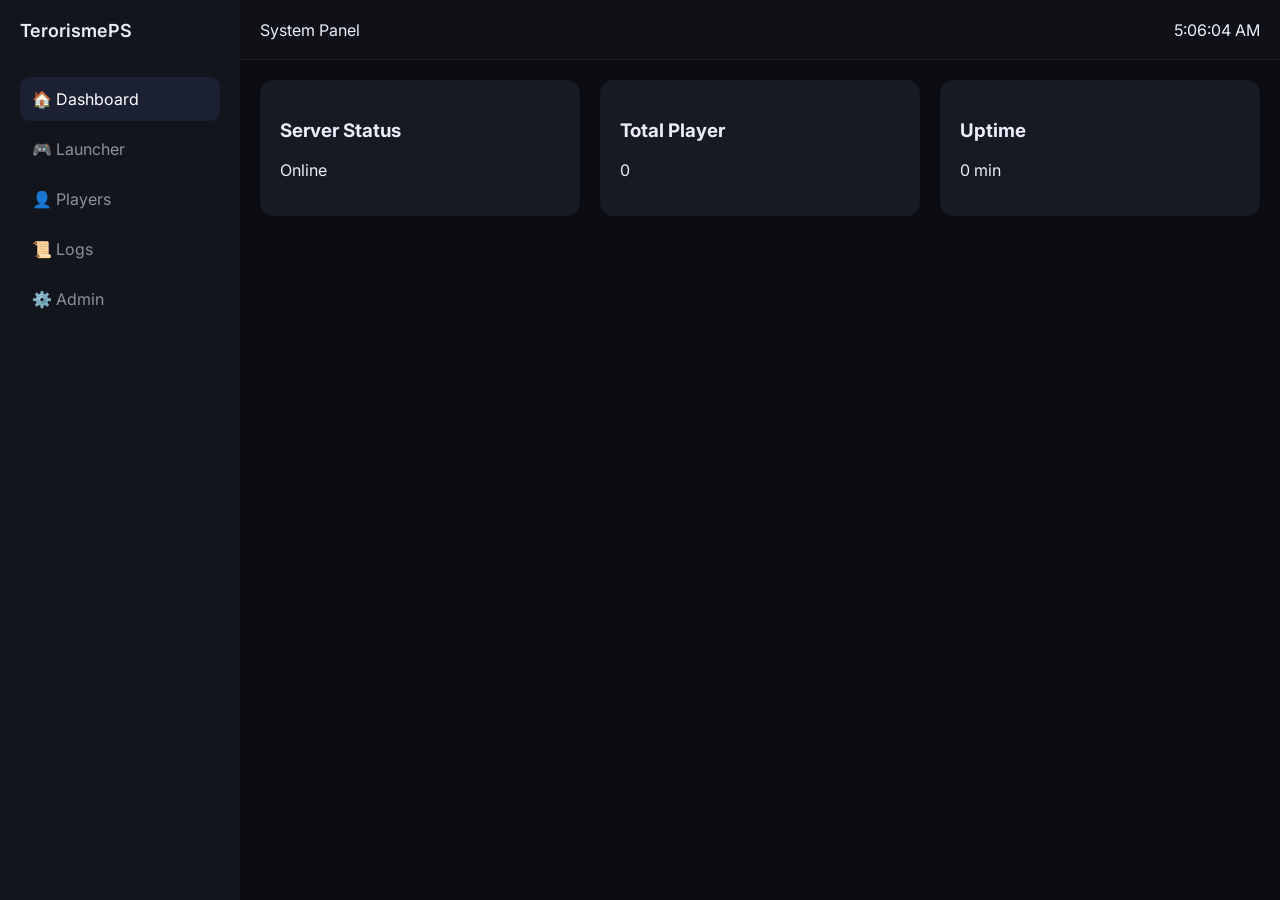
==== commit b703ab66: "Update index.html" ====
--- a/index.html
+++ b/index.html
@@ -4,313 +4,353 @@
 <meta charset="UTF-8">
 <meta name="viewport" content="width=device-width, initial-scale=1.0">
 
+<title>TerorismePS System</title>
+
 <link href="https://fonts.googleapis.com/css2?family=Inter:wght@300;400;600&display=swap" rel="stylesheet">
 
-<title>TerorismePS</title>
-
 <style>
+
+/* =========================
+   GLOBAL STYLE
+========================= */
 :root{
-  --bg:#07090d;
-  --card:rgba(255,255,255,0.04);
-  --border:rgba(255,255,255,0.08);
-  --accent:#7c9cff;
-  --text:#f1f5ff;
-  --sub:#8c92a4;
+--bg:#0b0d12;
+--sidebar:#12151c;
+--topbar:#0f1117;
+--card:#161a22;
+--accent:#6c8cff;
+--green:#00d084;
+--red:#ff4d4d;
+--text:#eaeefb;
+--sub:#8b90a0;
 }
 
 *{box-sizing:border-box}
 
 body{
-  margin:0;
-  font-family:'Inter',sans-serif;
-  color:var(--text);
-  background:#07090d;
-  overflow-x:hidden;
-}
-
-/* BACKGROUND */
-.bg{
-  position:fixed;
-  width:100%;
-  height:100%;
-  background:
-  radial-gradient(circle at 20% 20%,rgba(124,156,255,0.15),transparent),
-  radial-gradient(circle at 80% 80%,rgba(124,156,255,0.1),transparent);
-  z-index:-2;
-  transition:.1s;
-}
-
-/* NAVBAR */
-header{
-  position:sticky;
-  top:0;
-  display:flex;
-  justify-content:space-between;
-  padding:20px 40px;
-  backdrop-filter:blur(12px);
-  background:rgba(10,12,18,0.4);
-  border-bottom:1px solid var(--border);
-  transition:.3s;
-}
-
-header.scrolled{
-  background:rgba(10,12,18,0.8);
-}
-
-nav a{
-  margin-left:20px;
-  color:var(--sub);
-  cursor:pointer;
-  position:relative;
-}
-
-nav a.active::after{
-  content:"";
-  position:absolute;
-  bottom:-6px;
-  width:100%;
-  height:2px;
-  background:var(--accent);
-}
-
-/* TAB */
-.tab{
-  display:none;
-  opacity:0;
-  transform:translateY(30px) scale(.98);
-  transition:.5s;
-  padding:60px 20px;
-}
-.tab.active{
-  display:block;
-  opacity:1;
-  transform:translateY(0) scale(1);
-}
-
-/* HERO */
-.hero{text-align:center}
-
-/* BUTTON */
-.btn{
-  margin-top:20px;
-  padding:12px 24px;
-  border-radius:999px;
-  border:none;
-  background:linear-gradient(135deg,#7c9cff,#9bb1ff);
-  color:white;
-  cursor:pointer;
-  transition:.2s;
+margin:0;
+font-family:'Inter',sans-serif;
+background:var(--bg);
+color:var(--text);
+display:flex;
+height:100vh;
+overflow:hidden;
+}
+
+/* =========================
+   SIDEBAR
+========================= */
+.sidebar{
+width:240px;
+background:var(--sidebar);
+padding:20px;
+display:flex;
+flex-direction:column;
+}
+
+.logo{
+font-size:18px;
+font-weight:600;
+margin-bottom:30px;
+}
+
+.menu{
+flex:1;
+}
+
+.menu-item{
+padding:12px;
+margin:6px 0;
+border-radius:10px;
+cursor:pointer;
+color:var(--sub);
+transition:.2s;
+}
+
+.menu-item:hover,
+.menu-item.active{
+background:rgba(108,140,255,.1);
+color:white;
+}
+
+/* =========================
+   MAIN LAYOUT
+========================= */
+.main{
+flex:1;
+display:flex;
+flex-direction:column;
+}
+
+/* TOPBAR */
+.topbar{
+height:60px;
+background:var(--topbar);
+display:flex;
+align-items:center;
+justify-content:space-between;
+padding:0 20px;
+border-bottom:1px solid rgba(255,255,255,.05);
+}
+
+/* CONTENT */
+.content{
+flex:1;
+overflow:auto;
+padding:20px;
 }
 
 /* GRID */
 .grid{
-  margin-top:40px;
-  display:grid;
-  grid-template-columns:repeat(auto-fit,minmax(240px,1fr));
-  gap:20px;
-  max-width:1000px;
-  margin:auto;
+display:grid;
+grid-template-columns:repeat(auto-fit,minmax(250px,1fr));
+gap:20px;
 }
 
 /* CARD */
 .card{
-  background:var(--card);
-  border:1px solid var(--border);
-  border-radius:16px;
-  padding:20px;
-  position:relative;
-  overflow:hidden;
-  transition:.3s;
+background:var(--card);
+padding:20px;
+border-radius:14px;
+transition:.2s;
+position:relative;
+overflow:hidden;
 }
 
 .card:hover{
-  transform:translateY(-6px);
-}
-
-/* CARD LIGHT */
-.card::before{
-  content:"";
-  position:absolute;
-  width:300px;
-  height:300px;
-  background:radial-gradient(circle,rgba(124,156,255,0.15),transparent);
-  top:var(--y,50%);
-  left:var(--x,50%);
-  transform:translate(-50%,-50%);
-  opacity:0;
-  transition:.3s;
-}
-
-.card:hover::before{
-  opacity:1;
-}
-
-/* TEXT */
-.status{color:var(--sub)}
-
-pre{
-  background:#0d1016;
-  padding:15px;
-  border-radius:10px;
-  color:#8effc1;
-}
-
-footer{
-  text-align:center;
-  padding:30px;
-  color:var(--sub);
-}
+transform:translateY(-4px);
+}
+
+/* =========================
+   BUTTON
+========================= */
+.btn{
+padding:10px 18px;
+background:var(--accent);
+border:none;
+border-radius:8px;
+color:white;
+cursor:pointer;
+margin:5px 0;
+}
+
+.btn.red{background:var(--red);}
+.btn.green{background:var(--green);}
+
+/* =========================
+   INPUT
+========================= */
+input{
+width:100%;
+padding:10px;
+border-radius:8px;
+border:none;
+background:#0f1117;
+color:white;
+margin:6px 0;
+}
+
+/* =========================
+   TABLE
+========================= */
+table{
+width:100%;
+border-collapse:collapse;
+}
+
+td,th{
+padding:10px;
+border-bottom:1px solid rgba(255,255,255,.05);
+}
+
+/* =========================
+   LOG PANEL
+========================= */
+.log{
+height:200px;
+overflow:auto;
+font-size:12px;
+background:#0f1117;
+padding:10px;
+border-radius:10px;
+}
+
+/* =========================
+   HIDDEN
+========================= */
+.hidden{display:none}
+
 </style>
 </head>
 
 <body>
 
-<div class="bg" id="bg"></div>
-
-<header id="nav">
-  <div>TerorismePS</div>
-  <nav>
-    <a class="active" onclick="tab(event,'home')">Home</a>
-    <a onclick="tab(event,'how')">How</a>
-    <a onclick="tab(event,'community')">Community</a>
-    <a onclick="tab(event,'download')">Download</a>
-    <a onclick="tab(event,'rules')">Rules</a>
-  </nav>
-</header>
-
-<!-- HOME -->
-<div class="tab active" id="home">
-  <div class="hero">
-    <h1>Terorisme Private Server</h1>
-    <p>Smooth & modern experience</p>
-    <button class="btn">Play Now</button>
-  </div>
-
-  <div class="grid">
-    <div class="card">
-      <h3>Status</h3>
-      <div class="status" id="status">0 Players</div>
-    </div>
-
-    <div class="card">
-      <h3>Performance</h3>
-      <div class="status">Stable • Low latency</div>
-    </div>
+<!-- SIDEBAR -->
+<div class="sidebar">
+  <div class="logo">TerorismePS</div>
+
+  <div class="menu">
+    <div class="menu-item active" onclick="navigate('home')">🏠 Dashboard</div>
+    <div class="menu-item" onclick="navigate('launcher')">🎮 Launcher</div>
+    <div class="menu-item" onclick="navigate('players')">👤 Players</div>
+    <div class="menu-item" onclick="navigate('logs')">📜 Logs</div>
+    <div class="menu-item" onclick="navigate('admin')">⚙️ Admin</div>
   </div>
 </div>
 
-<!-- HOW -->
-<div class="tab" id="how">
-  <div class="grid">
-
-    <div class="card">
-      <h3>Windows</h3>
-<pre>
-103.59.161.68 growtopia1.com
-103.59.161.68 growtopia2.com
-</pre>
-    </div>
-
-    <div class="card">
-      <h3>iOS</h3>
-<pre>
-[Host]
-growtopia1.com = 103.59.161.68
-growtopia2.com = 103.59.161.68
-</pre>
-    </div>
-
-    <div class="card">
-      <h3>Android</h3>
-<pre>
-https://gtpshost.com/raw/GrowtopiaFS
-</pre>
+<!-- MAIN -->
+<div class="main">
+
+  <!-- TOPBAR -->
+  <div class="topbar">
+    <div>System Panel</div>
+    <div id="time"></div>
+  </div>
+
+  <!-- CONTENT -->
+  <div class="content">
+
+    <!-- DASHBOARD -->
+    <div id="home">
+      <div class="grid">
+
+        <div class="card">
+          <h3>Server Status</h3>
+          <p id="status">Online</p>
+        </div>
+
+        <div class="card">
+          <h3>Total Player</h3>
+          <p id="playerCount">0</p>
+        </div>
+
+        <div class="card">
+          <h3>Uptime</h3>
+          <p id="uptime">0 min</p>
+        </div>
+
+      </div>
+    </div>
+
+    <!-- LAUNCHER -->
+    <div id="launcher" class="hidden">
+      <div class="card">
+        <h2>Game Launcher</h2>
+        <button class="btn green" onclick="log('Game launched')">Play</button>
+        <button class="btn">Update</button>
+      </div>
+    </div>
+
+    <!-- PLAYERS -->
+    <div id="players" class="hidden">
+      <div class="card">
+        <h3>Player List</h3>
+        <table>
+          <thead>
+            <tr><th>Name</th><th>Status</th></tr>
+          </thead>
+          <tbody id="playerTable"></tbody>
+        </table>
+      </div>
+    </div>
+
+    <!-- LOGS -->
+    <div id="logs" class="hidden">
+      <div class="card">
+        <h3>Server Logs</h3>
+        <div class="log" id="logBox"></div>
+      </div>
+    </div>
+
+    <!-- ADMIN -->
+    <div id="admin" class="hidden">
+      <div class="card">
+        <h3>Admin Control</h3>
+        <input placeholder="Command..." id="cmd">
+        <button class="btn" onclick="sendCommand()">Execute</button>
+        <button class="btn red" onclick="kickAll()">Kick All</button>
+      </div>
     </div>
 
   </div>
 </div>
 
-<!-- COMMUNITY -->
-<div class="tab" id="community">
-  <div class="grid">
-    <div class="card">
-      <button class="btn">WhatsApp</button>
-    </div>
-    <div class="card">
-      <button class="btn">Discord</button>
-    </div>
-  </div>
-</div>
-
-<!-- DOWNLOAD -->
-<div class="tab" id="download">
-  <div class="grid">
-    <div class="card">
-      <button class="btn">Download APK</button>
-    </div>
-    <div class="card">
-      <button class="btn">All in One Host</button>
-    </div>
-  </div>
-</div>
-
-<!-- RULES -->
-<div class="tab" id="rules">
-  <div class="grid">
-    <div class="card">
-      <ul>
-        <li>No spam</li>
-        <li>No scam</li>
-        <li>No cheat</li>
-      </ul>
-    </div>
-  </div>
-</div>
-
-<footer>© TerorismePS</footer>
-
 <script>
 
-/* TAB */
-function tab(e,id){
-  document.querySelectorAll(".tab").forEach(t=>t.classList.remove("active"));
-  document.querySelectorAll("nav a").forEach(a=>a.classList.remove("active"));
-  document.getElementById(id).classList.add("active");
-  e.target.classList.add("active");
-}
-
-/* STATUS SMOOTH */
-let count=0;
+/* =========================
+   NAVIGATION
+========================= */
+function navigate(id){
+document.querySelectorAll(".content > div").forEach(d=>d.classList.add("hidden"));
+document.getElementById(id).classList.remove("hidden");
+
+document.querySelectorAll(".menu-item").forEach(m=>m.classList.remove("active"));
+event.target.classList.add("active");
+}
+
+/* =========================
+   TIME
+========================= */
 setInterval(()=>{
-  let target=Math.floor(Math.random()*150);
-  let i=setInterval(()=>{
-    if(count<target) count++;
-    else clearInterval(i);
-    document.getElementById("status").innerText="Online • "+count+" players";
-  },20);
+document.getElementById("time").innerText=new Date().toLocaleTimeString();
+},1000);
+
+/* =========================
+   FAKE API
+========================= */
+let players=[];
+function generatePlayers(){
+players=[];
+for(let i=0;i<10;i++){
+players.push({name:"Player"+i,status:"Online"});
+}
+updateTable();
+}
+generatePlayers();
+
+function updateTable(){
+let html="";
+players.forEach(p=>{
+html+=`<tr><td>${p.name}</td><td>${p.status}</td></tr>`;
+});
+document.getElementById("playerTable").innerHTML=html;
+}
+
+/* =========================
+   STATUS LOOP
+========================= */
+setInterval(()=>{
+let count=Math.floor(Math.random()*200);
+document.getElementById("playerCount").innerText=count;
+document.getElementById("uptime").innerText=Math.floor(Math.random()*999)+" min";
+},2000);
+
+/* =========================
+   LOG SYSTEM
+========================= */
+function log(msg){
+let box=document.getElementById("logBox");
+box.innerHTML+="<div>> "+msg+"</div>";
+box.scrollTop=box.scrollHeight;
+}
+
+setInterval(()=>{
+log("Ping server...");
 },3000);
 
-/* PARALLAX */
-document.addEventListener("mousemove",e=>{
-  let x=e.clientX/50;
-  let y=e.clientY/50;
-  document.getElementById("bg").style.transform=`translate(${x}px,${y}px)`;
-});
-
-/* NAV SCROLL */
-window.addEventListener("scroll",()=>{
-  if(window.scrollY>10) nav.classList.add("scrolled");
-  else nav.classList.remove("scrolled");
-});
-
-/* CARD LIGHT */
-document.querySelectorAll(".card").forEach(card=>{
-  card.addEventListener("mousemove",e=>{
-    let rect=card.getBoundingClientRect();
-    card.style.setProperty('--x', e.clientX-rect.left+'px');
-    card.style.setProperty('--y', e.clientY-rect.top+'px');
-  });
-});
+/* =========================
+   ADMIN ACTION
+========================= */
+function sendCommand(){
+let cmd=document.getElementById("cmd").value;
+log("Execute: "+cmd);
+}
+
+function kickAll(){
+log("All players kicked");
+players=[];
+updateTable();
+}
 
 </script>
 
